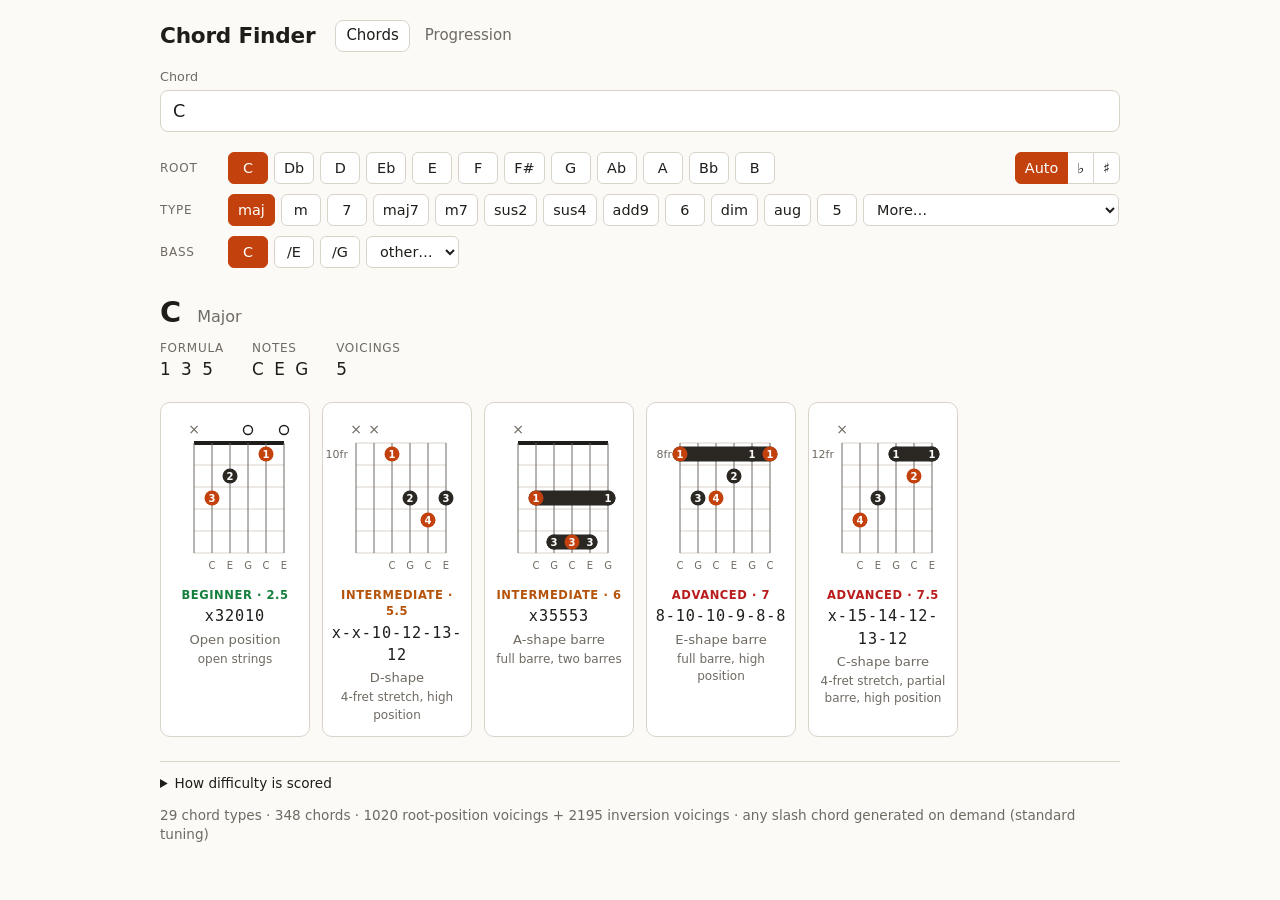
==== index.html @ dffcf2ed "Initial commit: Chord Finder Chord lookup and progression planner for guitar: plain ES modules and J" ====
<!doctype html>
<html lang="en">
<head>
  <meta charset="utf-8">
  <meta name="viewport" content="width=device-width, initial-scale=1">
  <title>Chord Finder</title>
  <link rel="stylesheet" href="css/styles.css">
</head>
<body>
  <header>
    <h1>Chord Finder</h1>
    <nav><a href="index.html" aria-current="page">Chords</a><a href="progression.html">Progression</a></nav>
  </header>

  <main>
    <form id="search" class="entry" autocomplete="off">
      <label class="field wide">
        <span>Chord</span>
        <input id="symbol" name="symbol" placeholder="e.g. F#m7, Bbmaj7, G7/B" spellcheck="false">
      </label>
    </form>

    <section class="pickers">
      <div class="picker-row"><span class="row-label">Root</span><div class="picker" id="roots" role="group" aria-label="Root"></div></div>
      <div class="picker-row"><span class="row-label">Type</span><div class="picker types" id="types" role="group" aria-label="Chord type"></div></div>
      <div class="picker-row"><span class="row-label">Bass</span><div class="picker" id="bass" role="group" aria-label="Bass note"></div></div>
    </section>

    <section id="chord-info" aria-live="polite"></section>
    <section id="voicings" class="voicing-grid"></section>
  </main>

  <footer>
    <div id="legend"></div>
    <p id="stats"></p>
  </footer>
  <script type="module" src="js/app.js"></script>
</body>
</html>
---- css/styles.css ----
:root {
  --bg: #fbfaf7;
  --surface: #ffffff;
  --text: #1f1d1a;
  --muted: #6f6a62;
  --line: #d9d4ca;
  --accent: #c2410c;
  --accent-contrast: #ffffff;
  --dot: #2b2824;
  --dot-text: #ffffff;
  --easy: #15803d;
  --improver: #4d7c0f;
  --medium: #b45309;
  --hard: #b91c1c;
  color-scheme: light;

  /* Layout: one content width and one set of control sizes for every block. */
  --content: 960px;
  --gutter: 16px;
  --control-h: 36px;
  --chip-h: 32px;
  --radius: 8px;
  --label-col: 3.5rem;   /* row labels on the chord page (Root / Type / Bass) */
  --score-col: 11em;     /* level + effort column in ranking and top-3 rows */
}
@media (prefers-color-scheme: dark) {
  :root {
    --bg: #161513;
    --surface: #211f1c;
    --text: #ece8e1;
    --muted: #a39d93;
    --line: #45413b;
    --accent: #fb923c;
    --accent-contrast: #1b1107;
    --dot: #ece8e1;
    --dot-text: #161513;
    --easy: #4ade80;
    --improver: #bef264;
    --medium: #fbbf24;
    --hard: #f87171;
    color-scheme: dark;
  }
}

/* ---- Base ---------------------------------------------------------------- */
* { box-sizing: border-box; }
body {
  margin: 0;
  background: var(--bg);
  color: var(--text);
  font: 15px/1.45 system-ui, -apple-system, "Segoe UI", sans-serif;
}
header, main, footer {
  max-width: calc(var(--content) + 2 * var(--gutter));
  margin: 0 auto;
  padding: 0 var(--gutter);
}
header { display: flex; flex-wrap: wrap; align-items: center; gap: 8px 20px; padding-top: 20px; padding-bottom: 16px; }
h1 { font-size: 1.35rem; margin: 0; letter-spacing: -0.01em; }
h2 { font-size: 1.15rem; margin: 0; }
.visually-hidden { position: absolute; width: 1px; height: 1px; overflow: hidden; clip: rect(0 0 0 0); }
.hint { color: var(--muted); font-size: 0.88rem; margin: 4px 0 0; }
.empty { color: var(--muted); }
.optional { opacity: 0.5; }
.tab { font-family: ui-monospace, "Cascadia Mono", Consolas, monospace; font-size: 0.95rem; letter-spacing: 0.06em; }

nav { display: flex; gap: 4px; }
nav a { padding: 4px 10px; border: 1px solid transparent; border-radius: var(--radius); color: var(--muted); text-decoration: none; }
nav a:hover { color: var(--text); }
nav a[aria-current="page"] { color: var(--text); background: var(--surface); border-color: var(--line); }

footer { color: var(--muted); font-size: 0.85rem; padding-bottom: 24px; }
footer > * { border-top: 1px solid var(--line); padding-top: 12px; }
footer > * + * { border-top: 0; padding-top: 0; }

/* ---- Form controls ------------------------------------------------------- */
.entry { display: grid; gap: 10px; margin: 0 0 20px; }
.field { display: flex; flex-direction: column; gap: 4px; min-width: 0; font-size: 0.8rem; color: var(--muted); }
.field input, .field select {
  width: 100%; height: var(--control-h); padding: 0 10px;
  font: inherit; font-size: 0.95rem; color: var(--text);
  background: var(--surface); border: 1px solid var(--line); border-radius: var(--radius);
}
.field.wide input { height: 42px; padding: 0 12px; font-size: 1.1rem; }
.field input:focus, .field select:focus { outline: 2px solid var(--accent); outline-offset: 1px; }
.field input.invalid { border-color: var(--hard); }

.examples { display: flex; flex-wrap: wrap; gap: 6px; }
.examples button {
  padding: 2px 10px; font: inherit; font-size: 0.8rem; color: var(--muted);
  background: none; border: 1px dashed var(--line); border-radius: 999px; cursor: pointer;
}
.examples button:hover { color: var(--text); border-color: var(--accent); }
.examples-label { font-size: 0.8rem; color: var(--muted); margin-left: 8px; align-self: center; }
.examples button.song { border-style: solid; }

/* Options fill the same width as the input above them. */
.options { display: grid; grid-template-columns: repeat(auto-fit, minmax(150px, 1fr)); gap: 12px; margin-top: 4px; }
.checks { display: flex; flex-wrap: wrap; gap: 6px 20px; font-size: 0.9rem; }
.checks label { display: inline-flex; align-items: center; gap: 6px; }
.checks input { margin: 0; accent-color: var(--accent); }
.error { color: var(--hard); margin: 0; min-height: 1em; font-size: 0.88rem; }
.error:empty { display: none; }

/* ---- Chord page pickers -------------------------------------------------- */
.pickers { display: grid; gap: 10px; margin: 0 0 24px; }
.picker-row { display: grid; grid-template-columns: var(--label-col) minmax(0, 1fr); gap: 12px; align-items: start; }
.row-label {
  font-size: 0.75rem; text-transform: uppercase; letter-spacing: 0.06em; color: var(--muted);
  line-height: var(--chip-h);
}
.picker { display: flex; flex-wrap: wrap; gap: 6px; }
.picker button, .picker select {
  height: var(--chip-h); min-width: 40px; padding: 0 9px;
  font: inherit; font-size: 0.9rem; color: var(--text);
  background: var(--surface); border: 1px solid var(--line); border-radius: 6px; cursor: pointer;
}
.picker button:hover, .picker select:hover { border-color: var(--accent); }
/* Segmented Auto / ♭ / ♯ control at the end of the root row. */
.seg { display: inline-flex; margin-left: auto; }
.picker .seg button { min-width: 0; border-radius: 0; margin-left: -1px; }
.picker .seg button:first-child { border-radius: 6px 0 0 6px; margin-left: 0; }
.picker .seg button:last-child { border-radius: 0 6px 6px 0; }
.picker .seg button[aria-pressed="true"] { position: relative; }
.picker button[aria-pressed="true"], .picker select.active { background: var(--accent); border-color: var(--accent); color: var(--accent-contrast); }
.picker select option, .picker select optgroup { background: var(--surface); color: var(--text); }

#chord-info h2 { margin: 0 0 6px; font-size: 1.8rem; }
#chord-info h2 small { font-size: 1rem; font-weight: 400; color: var(--muted); margin-left: 6px; }
#chord-info dl { display: flex; flex-wrap: wrap; gap: 6px 28px; margin: 0; }
#chord-info dt { font-size: 0.75rem; text-transform: uppercase; letter-spacing: 0.06em; color: var(--muted); }
#chord-info dd { margin: 0; font-size: 1.05rem; word-spacing: 0.3em; }

/* ---- Voicing cards and diagrams ----------------------------------------- */
.voicing-grid {
  display: grid; grid-template-columns: repeat(auto-fill, minmax(150px, 1fr));
  gap: 12px; margin: 20px 0 24px;
}
.voicing {
  margin: 0; padding: 10px 8px 12px; background: var(--surface);
  border: 1px solid var(--line); border-radius: 10px;
  display: flex; flex-direction: column; align-items: center;
}
.voicing.differs { border-color: var(--accent); }
.voicing figcaption { display: flex; flex-direction: column; align-items: center; gap: 2px; text-align: center; font-size: 0.82rem; }
.shape, .reasons { color: var(--muted); }
.reasons { font-size: 0.75rem; }

.badge { font-size: 0.72rem; font-weight: 600; text-transform: uppercase; letter-spacing: 0.05em; }
.badge.beginner { color: var(--easy); }
.badge.improver { color: var(--improver); }
.badge.intermediate { color: var(--medium); }
.badge.advanced { color: var(--hard); }

.chord-diagram { overflow: visible; }
.chord-diagram .string, .chord-diagram .fret { stroke: var(--line); stroke-width: 1.2; }
.chord-diagram .string { stroke: var(--muted); stroke-width: 1; }
.chord-diagram .nut { stroke: var(--text); stroke-width: 4; }
.chord-diagram .dot, .chord-diagram .barre { fill: var(--dot); }
.chord-diagram .dot.root { fill: var(--accent); }
.chord-diagram .open { fill: none; stroke: var(--text); stroke-width: 1.4; }
.chord-diagram .open.root { stroke: var(--accent); stroke-width: 2; }
.chord-diagram .finger { fill: var(--dot-text); font-size: 10px; font-weight: 700; }
.chord-diagram .dot.root + .finger { fill: var(--accent-contrast); }
.chord-diagram .marker { fill: var(--muted); font-size: 14px; }
.chord-diagram .fret-label { fill: var(--muted); font-size: 11px; }
.chord-diagram .note-name { fill: var(--muted); font-size: 10px; }

/* ---- Progression page: harmony ------------------------------------------- */
#harmony { margin: 0 0 28px; }
#harmony:empty { display: none; }
.h-flow { display: flex; flex-wrap: wrap; align-items: center; gap: 8px 4px; margin-top: 12px; }
.h-chord {
  display: flex; flex-direction: column; align-items: center; min-width: 76px; padding: 6px 10px 7px;
  background: var(--surface); border: 1px solid var(--line); border-top: 3px solid var(--line); border-radius: var(--radius);
}
.h-chord.fn-T { border-top-color: var(--easy); }
.h-chord.fn-S { border-top-color: var(--medium); }
.h-chord.fn-D { border-top-color: var(--hard); }
.h-chord.secondary, .h-chord.borrowed, .h-chord.chromatic, .h-chord.tonicized { border-style: dashed; border-top-style: solid; }
.h-sym { font-size: 0.8rem; color: var(--muted); }
.h-num { font-size: 1.25rem; font-weight: 700; font-family: Georgia, "Times New Roman", serif; line-height: 1.2; }
.h-fn { font-size: 0.7rem; color: var(--muted); text-transform: uppercase; letter-spacing: 0.04em; }
.h-move { display: flex; flex-direction: column; align-items: center; min-width: 30px; font-size: 0.8rem; color: var(--muted); }
.h-move.strong { color: var(--easy); font-weight: 700; }
.h-move small { font-size: 0.65rem; }
.h-key { display: flex; flex-wrap: wrap; gap: 4px 16px; margin: 10px 0 0; font-size: 0.78rem; color: var(--muted); }
.h-key span::before { content: ""; display: inline-block; width: 14px; height: 3px; margin-right: 6px; vertical-align: middle; background: var(--line); }
.h-key .k-T::before { background: var(--easy); }
.h-key .k-S::before { background: var(--medium); }
.h-key .k-D::before { background: var(--hard); }
.h-key .k-out::before { background: none; border-top: 2px dashed var(--muted); height: 0; }
.h-key span:last-child::before { display: none; }
.h-key b { color: var(--easy); }
.h-notes { margin: 12px 0 0; padding-left: 18px; font-size: 0.88rem; color: var(--muted); }
.h-notes li { margin: 2px 0; }
.h-notes strong { color: var(--text); }

/* ---- Progression page: rankings ----------------------------------------- */
.rankings { display: grid; grid-template-columns: repeat(auto-fit, minmax(340px, 1fr)); gap: 20px 24px; }
.rankings .hint { margin: 2px 0 8px; }
.options-list, .alts { list-style: none; margin: 0; padding: 0; display: grid; gap: 4px; }

/* Ranking rows and top-3 rows share one look and one score column. */
.option, .alt {
  width: 100%; display: grid; gap: 10px; align-items: center;
  min-height: 40px; padding: 5px 10px;
  font: inherit; font-size: 0.88rem; text-align: left; color: var(--text);
  background: var(--surface); border: 1px solid var(--line); border-radius: var(--radius); cursor: pointer;
}
.option { grid-template-columns: 5.5em minmax(0, 1fr) 44px var(--score-col); }
.alt { grid-template-columns: 2em minmax(0, 1fr) var(--score-col); }
.option:hover, .alt:hover { border-color: var(--accent); }
.option[aria-pressed="true"], .alt[aria-pressed="true"] { border-color: var(--accent); box-shadow: inset 3px 0 0 var(--accent); }
.option.infeasible { color: var(--muted); }
.option.infeasible .opt-score { grid-column: span 2; justify-content: flex-end; }

.opt-label { font-weight: 600; line-height: 1.2; }
.opt-label small { display: block; font-weight: 400; color: var(--muted); font-size: 0.75rem; }
.opt-chords { color: var(--muted); overflow: hidden; text-overflow: ellipsis; white-space: nowrap; }
.opt-chords s { opacity: 0.6; }
.opt-meter { height: 6px; background: var(--line); border-radius: 3px; overflow: hidden; }
.opt-meter span { display: block; height: 100%; background: var(--accent); border-radius: 3px; }

/* Level on the left, effort on the right, same position in every row. */
.opt-score, .alt-cost {
  display: flex; justify-content: space-between; align-items: baseline; gap: 8px;
  white-space: nowrap; font-variant-numeric: tabular-nums;
}
.effort { font-variant-numeric: tabular-nums; }

.alt-rank { font-weight: 700; color: var(--muted); }
.alt-tabs { display: flex; flex-wrap: wrap; gap: 2px 14px; font-family: ui-monospace, "Cascadia Mono", Consolas, monospace; letter-spacing: 0.04em; }
.alt-tabs .diff { color: var(--accent); font-weight: 700; }

/* ---- Progression page: arrangement --------------------------------------- */
#arrangement { margin: 32px 0 28px; }
#arrangement .alts { margin: 10px 0 0; }
#arrangement > .hint { margin-top: 10px; }
.sequence { display: flex; flex-wrap: wrap; align-items: stretch; gap: 12px 4px; margin-top: 14px; }
.sequence .voicing { width: 150px; justify-content: flex-start; }
.sequence .move { align-self: center; }
.step-name { font-weight: 700; font-size: 1.1rem; }
.step-name small, .sounds { font-weight: 400; font-size: 0.75rem; color: var(--muted); }
.move { display: flex; flex-direction: column; align-items: center; width: 40px; color: var(--muted); font-size: 1.1rem; line-height: 1.2; }
.move small { font-size: 0.7rem; }
.move.stay, .move.slide { color: var(--easy); }

/* ---- Progression page: scales -------------------------------------------- */
#scales { margin: 8px 0 32px; }
#scales h3 { font-size: 1rem; margin: 22px 0 8px; }
#scales h3 small { font-weight: 400; color: var(--muted); }
.scale-list { margin-top: 10px; }
.scale-row { line-height: 1.3; }
.scale-main small { color: var(--muted); font-weight: 400; }
.scale-notes { font-size: 0.8rem; }
.per-chord { list-style: none; margin: 0; padding: 0; display: grid; gap: 4px; }
.per-chord li {
  display: grid; grid-template-columns: 5.5em minmax(0, 1fr); gap: 10px; align-items: baseline;
  padding: 6px 10px; border: 1px solid var(--line); border-radius: var(--radius); background: var(--surface); font-size: 0.88rem;
}
.per-chord li.misfit { border-color: var(--medium); }
.pc-chord { font-weight: 700; }
.watch { color: var(--medium); font-weight: 600; text-decoration: underline dotted; cursor: help; }
.fb-head { display: flex; flex-wrap: wrap; align-items: center; justify-content: space-between; gap: 8px 16px; margin: 22px 0 8px; }
.fb-head h3 { margin: 0 !important; }
.fb-wrap { overflow-x: auto; border: 1px solid var(--line); border-radius: var(--radius); background: var(--surface); padding: 8px 6px 2px; }
.fretboard { display: block; width: 100%; min-width: 720px; height: auto; }
.fb-string { stroke: var(--muted); stroke-width: 1; }
.fb-fret { stroke: var(--line); stroke-width: 1.5; }
.fb-nut { stroke: var(--text); stroke-width: 4; }
.fb-marker { fill: var(--line); }
.fb-num { fill: var(--muted); font-size: 11px; }
.fb-pos { fill: var(--accent); opacity: 0.12; }
.fb-note circle { fill: var(--surface); stroke: var(--text); stroke-width: 1.2; }
.fb-note text { fill: var(--text); font-size: 9.5px; font-weight: 600; }
.fb-note.root circle { fill: var(--accent); stroke: var(--accent); }
.fb-note.root text { fill: var(--accent-contrast); }
.fb-note.dim { opacity: 0.3; }

/* ---- Scoring legend ------------------------------------------------------ */
.legend { font-size: 0.85rem; color: var(--muted); }
.legend summary { cursor: pointer; color: var(--text); }
.legend p { margin: 8px 0; max-width: 75ch; }
.legend table { border-collapse: collapse; margin: 4px 0; }
.legend td { padding: 3px 14px 3px 0; vertical-align: top; }
.legend td:first-child { width: 8.5em; }
.legend td.num { font-variant-numeric: tabular-nums; white-space: nowrap; color: var(--text); }
#stats { margin: 12px 0 0; }

/* ---- Small screens ------------------------------------------------------- */
@media (max-width: 560px) {
  :root { --score-col: 9.5em; --label-col: 2.75rem; }
  .option { grid-template-columns: 5em minmax(0, 1fr) var(--score-col); }
  .opt-meter { display: none; }
  .option.infeasible .opt-score { grid-column: 2 / -1; justify-content: flex-start; font-size: 0.8rem; white-space: normal; }
  .alt { grid-template-columns: 1.6em minmax(0, 1fr); }
  .alt-cost { grid-column: 2; justify-content: flex-start; gap: 12px; }
  .badge { font-size: 0.68rem; letter-spacing: 0.03em; }
  .sequence .voicing { width: calc(50% - 24px); }
  .move { width: 32px; }
}
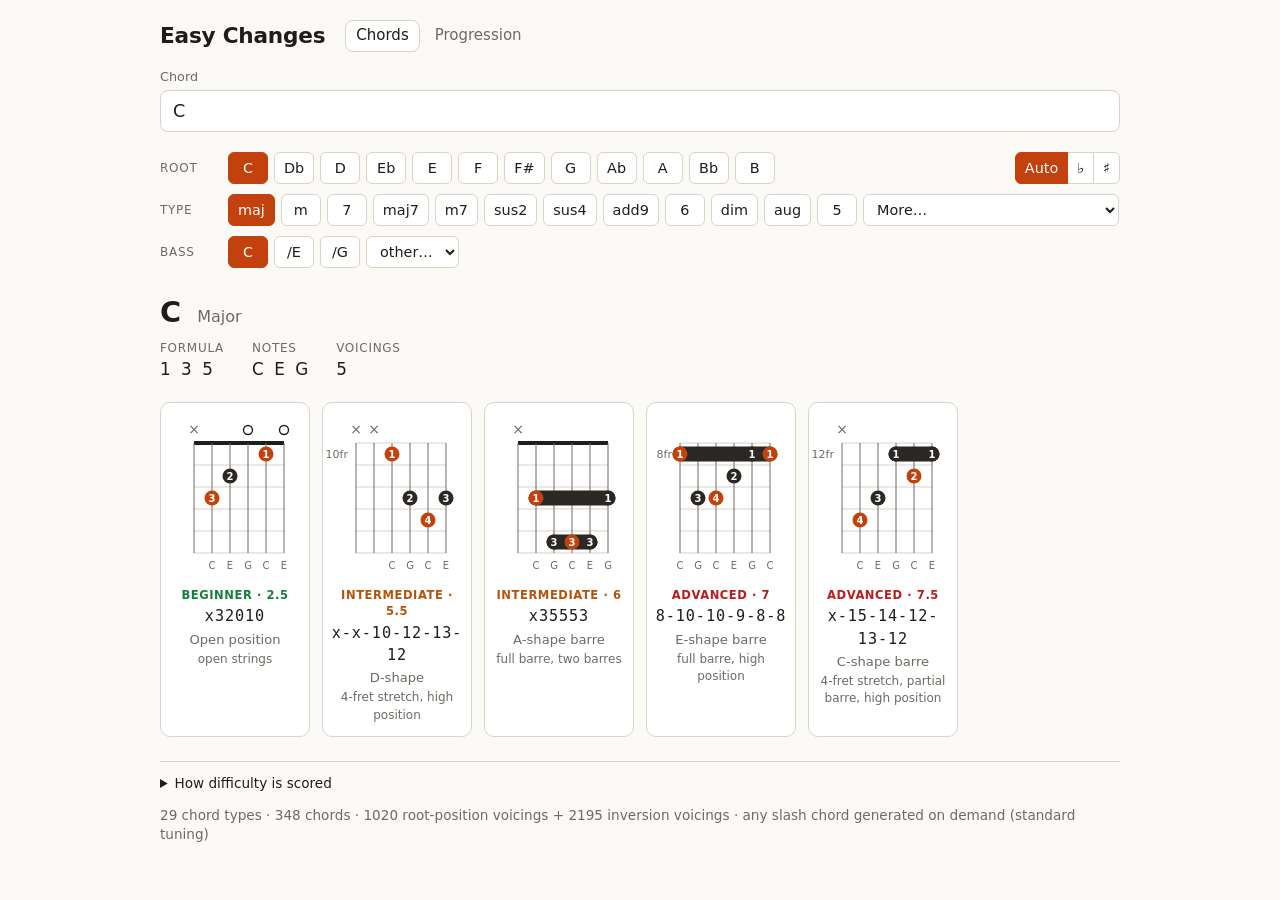
==== commit 87079cf4: "Rename to Easy Changes; prepare for GitHub Pages Page titles, headers and docs use the new name. .no" ====
--- a/index.html
+++ b/index.html
@@ -3,12 +3,12 @@
 <head>
   <meta charset="utf-8">
   <meta name="viewport" content="width=device-width, initial-scale=1">
-  <title>Chord Finder</title>
+  <title>Easy Changes</title>
   <link rel="stylesheet" href="css/styles.css">
 </head>
 <body>
   <header>
-    <h1>Chord Finder</h1>
+    <h1>Easy Changes</h1>
     <nav><a href="index.html" aria-current="page">Chords</a><a href="progression.html">Progression</a></nav>
   </header>
 
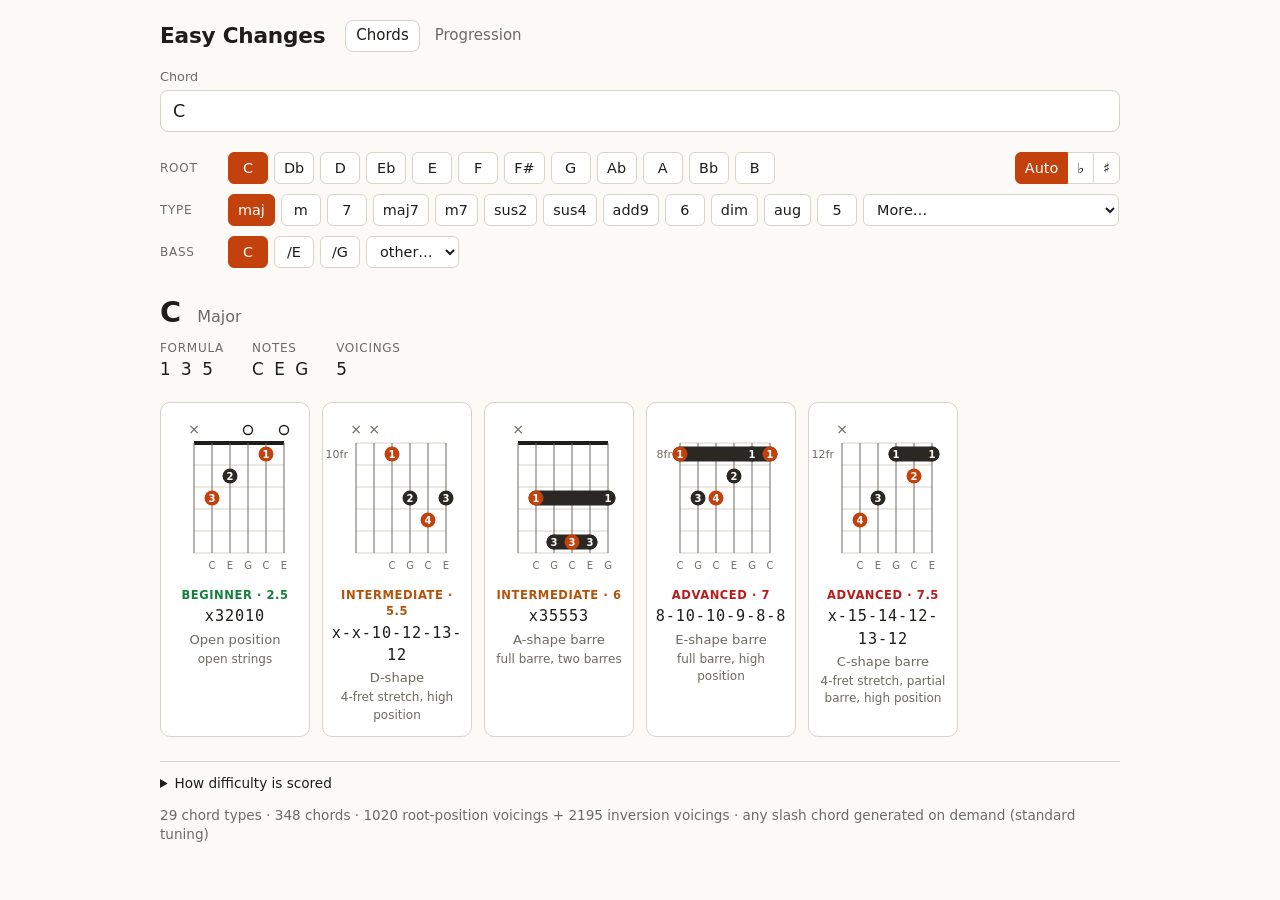
==== commit 3f04c6a9: "Show a notice when JavaScript is off Without scripts every control on the pages is inert, so a <nosc" ====
--- a/index.html
+++ b/index.html
@@ -5,6 +5,7 @@
   <meta name="viewport" content="width=device-width, initial-scale=1">
   <title>Easy Changes</title>
   <link rel="stylesheet" href="css/styles.css">
+  <noscript><style>main > :not(noscript), footer { display: none !important; }</style></noscript>
 </head>
 <body>
   <header>
@@ -13,6 +14,7 @@
   </header>
 
   <main>
+    <noscript><p class="noscript">Easy Changes works out chords and voicings in your browser, so it needs JavaScript. Turn JavaScript on for this site and reload the page.</p></noscript>
     <form id="search" class="entry" autocomplete="off">
       <label class="field wide">
         <span>Chord</span>
--- a/css/styles.css
+++ b/css/styles.css
@@ -101,6 +101,11 @@
 .checks input { margin: 0; accent-color: var(--accent); }
 .error { color: var(--hard); margin: 0; min-height: 1em; font-size: 0.88rem; }
 .error:empty { display: none; }
+.noscript {
+  margin: 8px 0 16px; padding: 12px var(--gutter);
+  background: var(--surface); border: 1px solid var(--line); border-left: 4px solid var(--accent);
+  border-radius: var(--radius);
+}
 
 /* ---- Chord page pickers -------------------------------------------------- */
 .pickers { display: grid; gap: 10px; margin: 0 0 24px; }
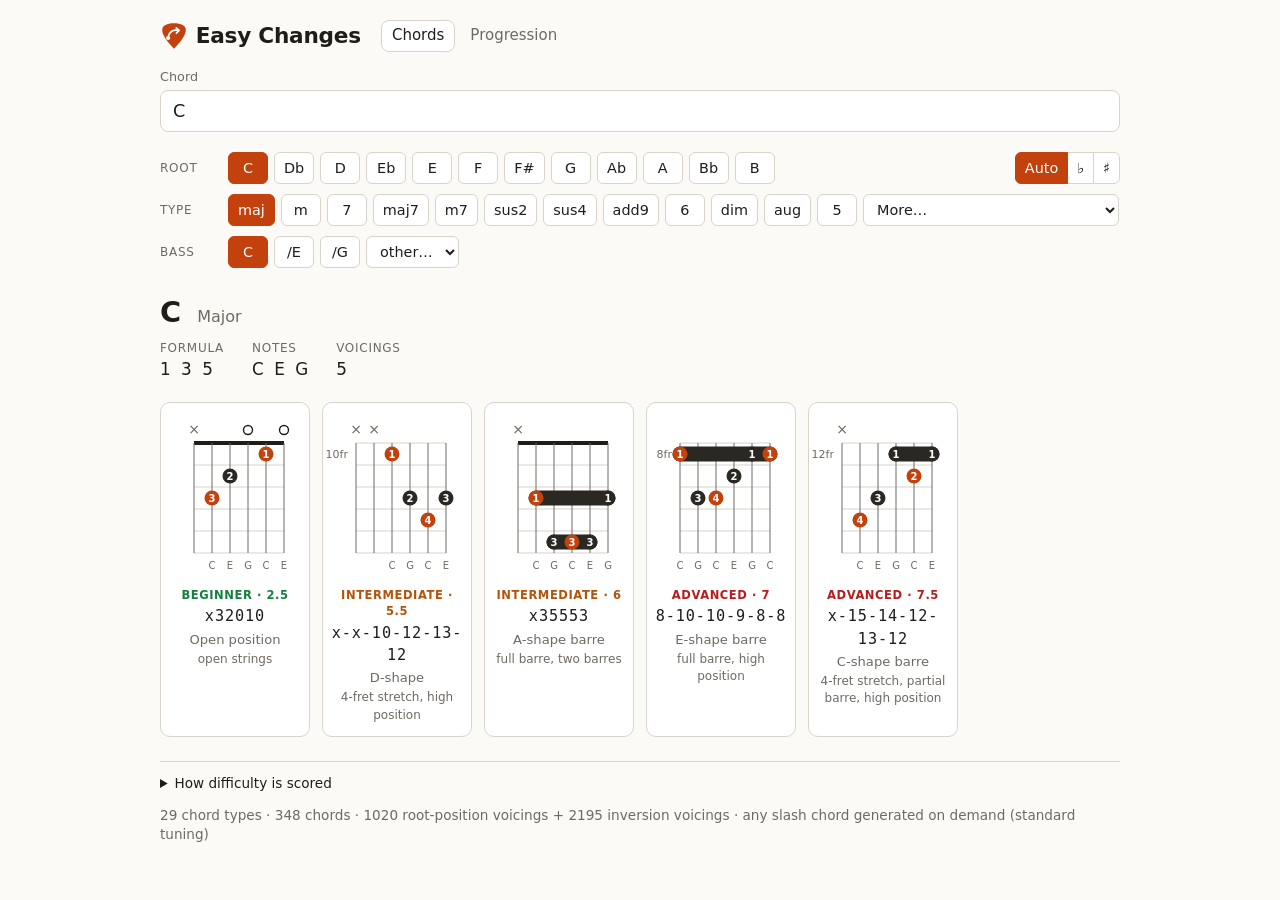
==== commit ac73af29: "Add the pick logo; fix sideways scrolling on small phones img/logo.svg is the header mark on every p" ====
--- a/index.html
+++ b/index.html
@@ -4,12 +4,13 @@
   <meta charset="utf-8">
   <meta name="viewport" content="width=device-width, initial-scale=1">
   <title>Easy Changes</title>
+  <link rel="icon" href="img/logo.svg" type="image/svg+xml">
   <link rel="stylesheet" href="css/styles.css">
   <noscript><style>main > :not(noscript), footer { display: none !important; }</style></noscript>
 </head>
 <body>
   <header>
-    <h1>Easy Changes</h1>
+    <h1><img class="logo" src="img/logo.svg" alt="">Easy Changes</h1>
     <nav><a href="index.html" aria-current="page">Chords</a><a href="progression.html">Progression</a></nav>
   </header>
 
--- a/css/styles.css
+++ b/css/styles.css
@@ -56,7 +56,9 @@
   padding: 0 var(--gutter);
 }
 header { display: flex; flex-wrap: wrap; align-items: center; gap: 8px 20px; padding-top: 20px; padding-bottom: 16px; }
-h1 { font-size: 1.35rem; margin: 0; letter-spacing: -0.01em; }
+h1 { font-size: 1.35rem; margin: 0; letter-spacing: -0.01em; display: flex; align-items: center; gap: 0.35em; }
+/* Sized in em so the pick scales with the title. */
+h1 .logo { width: 1.3em; height: 1.3em; flex: none; }
 h2 { font-size: 1.15rem; margin: 0; }
 .visually-hidden { position: absolute; width: 1px; height: 1px; overflow: hidden; clip: rect(0 0 0 0); }
 .hint { color: var(--muted); font-size: 0.88rem; margin: 4px 0 0; }
@@ -74,7 +76,8 @@
 footer > * + * { border-top: 0; padding-top: 0; }
 
 /* ---- Form controls ------------------------------------------------------- */
-.entry { display: grid; gap: 10px; margin: 0 0 20px; }
+/* minmax(0, …): the song picker is as wide as its longest title and must not widen the form. */
+.entry { display: grid; grid-template-columns: minmax(0, 1fr); gap: 10px; margin: 0 0 20px; }
 .field { display: flex; flex-direction: column; gap: 4px; min-width: 0; font-size: 0.8rem; color: var(--muted); }
 .field input, .field select {
   width: 100%; height: var(--control-h); padding: 0 10px;
@@ -91,11 +94,16 @@
   background: none; border: 1px dashed var(--line); border-radius: 999px; cursor: pointer;
 }
 .examples button:hover { color: var(--text); border-color: var(--accent); }
-.examples-label { font-size: 0.8rem; color: var(--muted); margin-left: 8px; align-self: center; }
-.examples button.song { border-style: solid; }
+.song-pick { display: inline-flex; align-items: center; gap: 6px; max-width: 100%; font-size: 0.8rem; color: var(--muted); }
+.song-pick select {
+  min-width: 0; padding: 2px 6px; font: inherit; color: var(--text);
+  background: var(--surface); border: 1px solid var(--line); border-radius: 999px; cursor: pointer;
+}
+.song-pick select:hover { border-color: var(--accent); }
 
 /* Options fill the same width as the input above them. */
-.options { display: grid; grid-template-columns: repeat(auto-fit, minmax(150px, 1fr)); gap: 12px; margin-top: 4px; }
+/* min(…, 100%) keeps a column from ever being wider than a small phone. */
+.options { display: grid; grid-template-columns: repeat(auto-fit, minmax(min(130px, 100%), 1fr)); gap: 12px; margin-top: 4px; }
 .checks { display: flex; flex-wrap: wrap; gap: 6px 20px; font-size: 0.9rem; }
 .checks label { display: inline-flex; align-items: center; gap: 6px; }
 .checks input { margin: 0; accent-color: var(--accent); }
@@ -138,7 +146,7 @@
 
 /* ---- Voicing cards and diagrams ----------------------------------------- */
 .voicing-grid {
-  display: grid; grid-template-columns: repeat(auto-fill, minmax(150px, 1fr));
+  display: grid; grid-template-columns: repeat(auto-fill, minmax(min(150px, 100%), 1fr));
   gap: 12px; margin: 20px 0 24px;
 }
 .voicing {
@@ -202,7 +210,7 @@
 .h-notes strong { color: var(--text); }
 
 /* ---- Progression page: rankings ----------------------------------------- */
-.rankings { display: grid; grid-template-columns: repeat(auto-fit, minmax(340px, 1fr)); gap: 20px 24px; }
+.rankings { display: grid; grid-template-columns: repeat(auto-fit, minmax(min(340px, 100%), 1fr)); gap: 20px 24px; }
 .rankings .hint { margin: 2px 0 8px; }
 .options-list, .alts { list-style: none; margin: 0; padding: 0; display: grid; gap: 4px; }
 
@@ -304,4 +312,7 @@
   .badge { font-size: 0.68rem; letter-spacing: 0.03em; }
   .sequence .voicing { width: calc(50% - 24px); }
   .move { width: 32px; }
-}
+  /* Keep the title, logo and page links on one row on a phone. */
+  header { column-gap: 8px; }
+  nav a { padding: 4px 6px; }
+}
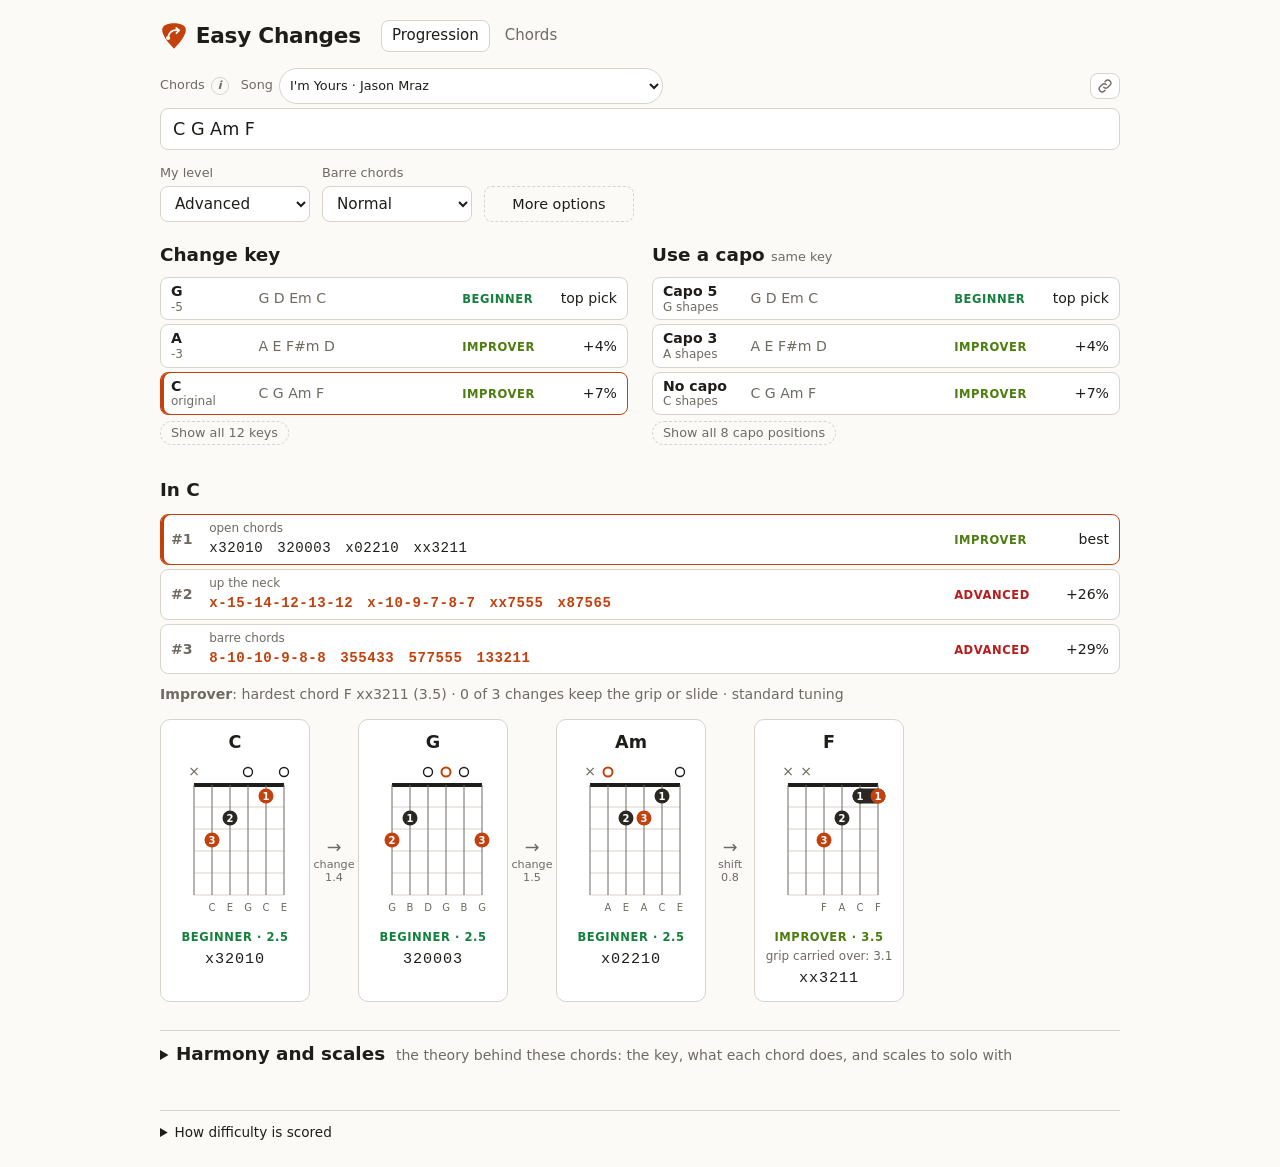
==== commit a86d5c61: "Make the progression planner the home page The planner moves to index.html and the chord lookup to c" ====
--- a/index.html
+++ b/index.html
@@ -4,39 +4,177 @@
   <meta charset="utf-8">
   <meta name="viewport" content="width=device-width, initial-scale=1">
   <title>Easy Changes</title>
+  <meta name="description" content="Type a chord progression and get the easiest way to play it on guitar: voicings for your level, the best key or capo, the harmony explained, and scales to solo with.">
+  <!-- Link previews (chat apps, social sites) need absolute URLs and a PNG, not SVG. -->
+  <meta property="og:site_name" content="Easy Changes">
+  <meta property="og:type" content="website">
+  <meta property="og:title" content="Easy Changes: the easiest way to play a progression">
+  <meta property="og:description" content="Type a chord progression and get the easiest way to play it on guitar: voicings for your level, the best key or capo, the harmony explained, and scales to solo with.">
+  <meta property="og:url" content="https://bartoszbielawski.github.io/easy-changes/">
+  <meta property="og:image" content="https://bartoszbielawski.github.io/easy-changes/img/og-image.png">
+  <meta property="og:image:width" content="1200">
+  <meta property="og:image:height" content="630">
+  <meta property="og:image:alt" content="An orange guitar pick with an arrow, next to the words Easy Changes">
+  <meta name="twitter:card" content="summary_large_image">
   <link rel="icon" href="img/logo.svg" type="image/svg+xml">
+  <link rel="apple-touch-icon" href="img/apple-touch-icon.png">
   <link rel="stylesheet" href="css/styles.css">
+  <link rel="preload" href="data/chord-types.json" as="fetch" crossorigin>
+  <link rel="preload" href="data/guitar-voicings.json" as="fetch" crossorigin>
+  <link rel="preload" href="data/scales.json" as="fetch" crossorigin>
+  <link rel="preload" href="data/songs.json" as="fetch" crossorigin>
+  <script>
+    // If the page's modules fail before the app starts, the page would stay empty. Their
+    // errors still reach window, so recover or explain instead. Plain ES5 on purpose.
+    //
+    // The usual cause is not an old browser but a stale cache: GitHub Pages lets browsers
+    // keep files for 10 minutes, so right after a deploy a returning visitor can get the
+    // new page with an old script. So the first failure in a tab re-downloads everything
+    // the page loaded, bypassing the cache, and reloads once. The app clears the flag once
+    // it has started, so the next deploy can recover the same way.
+    window.showUnsupported = function (e) {
+      var note = document.getElementById('unsupported');
+      if (window.easyChangesReady || window.easyChangesRefreshing || !note) return;
+      // Retry only if the attempt can be recorded; otherwise a real fault would reload forever.
+      var retry = false;
+      try {
+        if (e && !sessionStorage.getItem('easyChangesRefreshed')) {
+          sessionStorage.setItem('easyChangesRefreshed', '1');
+          retry = true;
+        }
+      } catch (err) { retry = false; }
+      if (retry && window.fetch && window.Promise && window.performance && performance.getEntriesByType) {
+        window.easyChangesRefreshing = true;
+        var urls = [location.href.split('#')[0]];
+        var entries = performance.getEntriesByType('resource');
+        for (var i = 0; i < entries.length; i++) {
+          if (/\.(js|json|css)(\?|$)/.test(entries[i].name)) urls.push(entries[i].name);
+        }
+        Promise.all(urls.map(function (u) { return fetch(u, { cache: 'reload' }).catch(function () {}); }))
+          .then(function () { location.reload(); });
+        return;
+      }
+      document.documentElement.className += ' unsupported';
+      note.hidden = false;
+      // Name the error, so a report of this message says what actually went wrong.
+      if (e && e.message && !note.querySelector('small')) {
+        var detail = document.createElement('small');
+        detail.className = 'error-detail';
+        detail.textContent = e.message + (e.filename ? ' (' + e.filename.split('/').pop() + ', line ' + e.lineno + ')' : '');
+        note.appendChild(detail);
+      }
+    };
+    window.addEventListener('error', window.showUnsupported);
+  </script>
   <noscript><style>main > :not(noscript), footer { display: none !important; }</style></noscript>
 </head>
 <body>
   <header>
     <h1><img class="logo" src="img/logo.svg" alt="">Easy Changes</h1>
-    <nav><a href="index.html" aria-current="page">Chords</a><a href="progression.html">Progression</a></nav>
+    <nav><a href="index.html" aria-current="page">Progression</a><a href="chords.html">Chords</a></nav>
   </header>
 
   <main>
-    <noscript><p class="noscript">Easy Changes works out chords and voicings in your browser, so it needs JavaScript. Turn JavaScript on for this site and reload the page.</p></noscript>
-    <form id="search" class="entry" autocomplete="off">
-      <label class="field wide">
-        <span>Chord</span>
-        <input id="symbol" name="symbol" placeholder="e.g. F#m7, Bbmaj7, G7/B" spellcheck="false">
-      </label>
+    <noscript><p class="notice">Easy Changes works out chords and voicings in your browser, so it needs JavaScript. Turn JavaScript on for this site and reload the page.</p></noscript>
+    <p class="notice" id="unsupported" hidden>Easy Changes couldn't start. Reload the page to try again. If it still doesn't work, your browser may be too old: the site needs one from 2021 or later, such as a current Chrome, Edge, Firefox or Safari.</p>
+    <form id="prog-form" class="entry" autocomplete="off">
+      <div class="field wide">
+        <!-- Not inside a <label>: a click anywhere in a label would also focus the chord box. -->
+        <div class="field-head">
+          <span class="label-group">
+            <label for="prog">Chords</label>
+            <!-- The how-to-type hint opens on hover or focus (CSS) and toggles on tap (JS). -->
+            <button type="button" class="info" aria-label="How to type chords" aria-expanded="false" aria-controls="prog-hint">i</button>
+            <span class="hint-pop" id="prog-hint" role="note">Separate chords with spaces. Each counts one bar; to show that some last longer, add bar lines (<code>C | G Am | F</code>) or a length in bars (<code>C:2</code>). Polish names work too (<code>a C d G</code>, <code>Fis</code>, <code>H7</code>).</span>
+          </span>
+          <label class="song-pick"><span>Song</span>
+            <select id="song"><option value="">Pick a song…</option></select>
+          </label>
+          <button type="button" class="copy-link icon-btn" aria-label="Copy link" title="Copy a link to this progression with your settings and the chosen key or capo">Copy link</button>
+        </div>
+        <input id="prog" placeholder="e.g. C G Am F  or  Bb | Gm | Eb | F" spellcheck="false" aria-describedby="prog-hint">
+      </div>
+
+      <!-- The two settings that change results most stay in view; the rest fold away, and a
+           line under them names any that are changed, so nothing is set invisibly. -->
+      <div class="options">
+        <label class="field" title="The hardest chords you want to play; Advanced allows any chord">
+          <span>My level</span>
+          <select id="max">
+            <option value="3">Beginner</option>
+            <option value="4.5">Improver</option>
+            <option value="6.5">Intermediate</option>
+            <option value="10" selected>Advanced</option>
+          </select>
+        </label>
+        <label class="field">
+          <span>Barre chords</span>
+          <select id="barres">
+            <option value="avoid">Avoid them</option>
+            <option value="normal" selected>Normal</option>
+            <option value="easy">Easy for me</option>
+          </select>
+        </label>
+        <button type="button" class="more-toggle" id="more-toggle" aria-expanded="false" aria-controls="more-options">More options</button>
+      </div>
+      <p class="hint" id="more-summary"></p>
+      <div class="more-options" id="more-options" hidden>
+        <div class="options">
+          <label class="field">
+            <span>Key</span>
+            <select id="key"></select>
+          </label>
+          <label class="field">
+            <span>Chords to avoid</span>
+            <input id="avoid" placeholder="e.g. F Bm" spellcheck="false">
+          </label>
+          <label class="field">
+            <span>Sharps / flats</span>
+            <select id="accidentals">
+              <option value="auto">Auto (by key)</option>
+              <option value="flat">♭ Flats</option>
+              <option value="sharp">♯ Sharps</option>
+            </select>
+          </label>
+          <label class="field">
+            <span>Highest capo</span>
+            <input id="max-capo" type="number" min="0" max="11" value="7">
+          </label>
+        </div>
+        <div class="checks">
+          <label><input type="checkbox" id="simplify"> Allow simpler chords (Cmaj7 → C)</label>
+          <label><input type="checkbox" id="inversions"> Allow inversions (C → C/G)</label>
+          <label><input type="checkbox" id="loop" checked> Progression repeats</label>
+        </div>
+      </div>
+      <p id="prog-errors" class="error" aria-live="polite"></p>
+      <p id="prog-note" class="hint" aria-live="polite"></p>
     </form>
 
-    <section class="pickers">
-      <div class="picker-row"><span class="row-label">Root</span><div class="picker" id="roots" role="group" aria-label="Root"></div></div>
-      <div class="picker-row"><span class="row-label">Type</span><div class="picker types" id="types" role="group" aria-label="Chord type"></div></div>
-      <div class="picker-row"><span class="row-label">Bass</span><div class="picker" id="bass" role="group" aria-label="Bass note"></div></div>
+    <section class="rankings">
+      <div>
+        <h2 title="Transpose every chord to a new key, no capo. The song sounds higher or lower.">Change key</h2>
+        <ol id="keys" class="options-list"></ol>
+        <button type="button" class="show-all" data-list="keys"></button>
+      </div>
+      <div>
+        <h2 title="Keep the song's key and play easier shapes with a capo. It sounds the same.">Use a capo <small>same key</small></h2>
+        <ol id="capos" class="options-list"></ol>
+        <button type="button" class="show-all" data-list="capos"></button>
+      </div>
     </section>
 
-    <section id="chord-info" aria-live="polite"></section>
-    <section id="voicings" class="voicing-grid"></section>
+    <section id="arrangement" aria-live="polite"></section>
+    <!-- Harmony and scales explain the progression; they matter more to experienced players,
+         so they come after what to play and start folded away. -->
+    <details class="theory" id="theory">
+      <summary><span class="theory-title">Harmony and scales</span> <span class="hint">the theory behind these chords: the key, what each chord does, and scales to solo with</span></summary>
+      <section id="harmony" aria-live="polite"></section>
+      <section id="scales" aria-live="polite"></section>
+    </details>
   </main>
-
-  <footer>
-    <div id="legend"></div>
-    <p id="stats"></p>
-  </footer>
-  <script type="module" src="js/app.js"></script>
+  <footer><div id="legend"></div></footer>
+  <script type="module" src="js/progression-app.js"></script>
+  <script nomodule>window.showUnsupported();</script>
 </body>
 </html>
--- a/css/styles.css
+++ b/css/styles.css
@@ -85,16 +85,40 @@
   background: var(--surface); border: 1px solid var(--line); border-radius: var(--radius);
 }
 .field.wide input { height: 42px; padding: 0 12px; font-size: 1.1rem; }
+/* Label on the left, Copy link on the right, sized like the example chips so the row stays short. */
+.field-head { display: flex; align-items: center; gap: 8px 12px; }
+.label-group { position: relative; display: inline-flex; align-items: center; gap: 6px; }
+/* A small round "i"; its hint pops up under it on hover, keyboard focus, or a tap. */
+.info {
+  width: 18px; height: 18px; padding: 0; font: inherit; font-size: 0.7rem; font-weight: 700; font-style: italic; line-height: 1;
+  color: var(--muted); background: none; border: 1px solid var(--line); border-radius: 50%; cursor: help;
+}
+.info:hover, .info:focus-visible, .info[aria-expanded="true"] { color: var(--text); border-color: var(--accent); }
+.hint-pop {
+  display: none; position: absolute; top: calc(100% + 6px); left: 0; z-index: 10; width: max-content; max-width: min(420px, 80vw);
+  padding: 8px 12px; font-size: 0.85rem; line-height: 1.45; color: var(--text);
+  background: var(--surface); border: 1px solid var(--line); border-radius: var(--radius); box-shadow: 0 4px 16px rgba(0, 0, 0, 0.25);
+}
+.info:hover + .hint-pop, .info:focus-visible + .hint-pop, .hint-pop.open { display: block; }
+.field-head .song-pick { flex: 1; min-width: 0; }
+/* Wide enough for the longest title, not the whole row. */
+.field-head .song-pick select { max-width: 24rem; }
+.field-head .copy-link { margin-left: auto; }
+.icon-btn {
+  display: inline-flex; align-items: center; justify-content: center; gap: 4px;
+  padding: 4px 6px; font: inherit; font-size: 0.8rem; color: var(--muted);
+  background: var(--surface); border: 1px solid var(--line); border-radius: var(--radius); cursor: pointer;
+}
+.icon-btn:hover { color: var(--text); border-color: var(--accent); }
+.icon-btn.done { color: var(--easy); border-color: var(--easy); }
+/* The chosen key's chords as text, under the arrangement heading. */
+.chord-line { display: flex; flex-wrap: wrap; align-items: center; gap: 6px 12px; margin: 6px 0 0; }
+.chord-text { font-size: 1.05rem; word-break: break-word; }
+.chord-text small { color: var(--muted); font-size: 0.8rem; }
 .field input:focus, .field select:focus { outline: 2px solid var(--accent); outline-offset: 1px; }
 .field input.invalid { border-color: var(--hard); }
 
-.examples { display: flex; flex-wrap: wrap; gap: 6px; }
-.examples button {
-  padding: 2px 10px; font: inherit; font-size: 0.8rem; color: var(--muted);
-  background: none; border: 1px dashed var(--line); border-radius: 999px; cursor: pointer;
-}
-.examples button:hover { color: var(--text); border-color: var(--accent); }
-.song-pick { display: inline-flex; align-items: center; gap: 6px; max-width: 100%; font-size: 0.8rem; color: var(--muted); }
+.song-pick { display: inline-flex; align-items: center; gap: 6px; font-size: 0.8rem; color: var(--muted); }
 .song-pick select {
   min-width: 0; padding: 2px 6px; font: inherit; color: var(--text);
   background: var(--surface); border: 1px solid var(--line); border-radius: 999px; cursor: pointer;
@@ -103,13 +127,26 @@
 
 /* Options fill the same width as the input above them. */
 /* min(…, 100%) keeps a column from ever being wider than a small phone. */
-.options { display: grid; grid-template-columns: repeat(auto-fit, minmax(min(130px, 100%), 1fr)); gap: 12px; margin-top: 4px; }
+/* auto-fill, not auto-fit: two or three fields keep their column width instead of stretching. */
+.options { display: grid; grid-template-columns: repeat(auto-fill, minmax(min(130px, 100%), 1fr)); gap: 12px; margin-top: 4px; }
+.more-toggle {
+  align-self: end; height: var(--control-h); padding: 0 12px; font: inherit; font-size: 0.9rem; color: var(--text);
+  background: none; border: 1px dashed var(--line); border-radius: var(--radius); cursor: pointer; white-space: nowrap;
+}
+.more-toggle:hover { border-color: var(--accent); }
+#more-summary { margin: 0; }
+#more-summary:empty { display: none; }
+.more-options { display: grid; gap: 10px; }
+.more-options[hidden] { display: none; }
 .checks { display: flex; flex-wrap: wrap; gap: 6px 20px; font-size: 0.9rem; }
 .checks label { display: inline-flex; align-items: center; gap: 6px; }
 .checks input { margin: 0; accent-color: var(--accent); }
 .error { color: var(--hard); margin: 0; min-height: 1em; font-size: 0.88rem; }
-.error:empty { display: none; }
-.noscript {
+.error:empty, #prog-note:empty { display: none; }
+/* Shown instead of the page when it can't run: no JavaScript, or too old a browser. */
+.unsupported main > :not(.notice), .unsupported footer { display: none !important; }
+.notice .error-detail { display: block; margin-top: 6px; color: var(--muted); font-family: ui-monospace, Consolas, monospace; font-size: 0.8rem; }
+.notice {
   margin: 8px 0 16px; padding: 12px var(--gutter);
   background: var(--surface); border: 1px solid var(--line); border-left: 4px solid var(--accent);
   border-radius: var(--radius);
@@ -180,6 +217,12 @@
 .chord-diagram .note-name { fill: var(--muted); font-size: 10px; }
 
 /* ---- Progression page: harmony ------------------------------------------- */
+/* Folded section holding harmony and scales. */
+.theory { margin: 0 0 32px; }
+.theory > summary { cursor: pointer; padding: 10px 0; border-top: 1px solid var(--line); }
+.theory > summary .theory-title { font-size: 1.15rem; font-weight: 700; }
+.theory > summary .hint { display: inline; margin: 0 0 0 6px; }
+.theory[open] > summary { margin-bottom: 12px; }
 #harmony { margin: 0 0 28px; }
 #harmony:empty { display: none; }
 .h-flow { display: flex; flex-wrap: wrap; align-items: center; gap: 8px 4px; margin-top: 12px; }
@@ -211,7 +254,15 @@
 
 /* ---- Progression page: rankings ----------------------------------------- */
 .rankings { display: grid; grid-template-columns: repeat(auto-fit, minmax(min(340px, 100%), 1fr)); gap: 20px 24px; }
-.rankings .hint { margin: 2px 0 8px; }
+.rankings h2 { margin-bottom: 8px; cursor: help; }
+.rankings h2 small { font-size: 0.8rem; font-weight: 400; color: var(--muted); }
+.options-list li.after-gap { margin-top: 10px; }
+.show-all {
+  margin-top: 6px; padding: 2px 10px; font: inherit; font-size: 0.8rem; color: var(--muted);
+  background: none; border: 1px dashed var(--line); border-radius: 999px; cursor: pointer;
+}
+.show-all:hover { color: var(--text); border-color: var(--accent); }
+.show-all[hidden] { display: none; }
 .options-list, .alts { list-style: none; margin: 0; padding: 0; display: grid; gap: 4px; }
 
 /* Ranking rows and top-3 rows share one look and one score column. */
@@ -221,19 +272,17 @@
   font: inherit; font-size: 0.88rem; text-align: left; color: var(--text);
   background: var(--surface); border: 1px solid var(--line); border-radius: var(--radius); cursor: pointer;
 }
-.option { grid-template-columns: 5.5em minmax(0, 1fr) 44px var(--score-col); }
+.option { grid-template-columns: 5.5em minmax(0, 1fr) var(--score-col); }
 .alt { grid-template-columns: 2em minmax(0, 1fr) var(--score-col); }
 .option:hover, .alt:hover { border-color: var(--accent); }
 .option[aria-pressed="true"], .alt[aria-pressed="true"] { border-color: var(--accent); box-shadow: inset 3px 0 0 var(--accent); }
 .option.infeasible { color: var(--muted); }
-.option.infeasible .opt-score { grid-column: span 2; justify-content: flex-end; }
+.option.infeasible .opt-score { justify-content: flex-end; white-space: normal; text-align: right; }
 
 .opt-label { font-weight: 600; line-height: 1.2; }
 .opt-label small { display: block; font-weight: 400; color: var(--muted); font-size: 0.75rem; }
 .opt-chords { color: var(--muted); overflow: hidden; text-overflow: ellipsis; white-space: nowrap; }
 .opt-chords s { opacity: 0.6; }
-.opt-meter { height: 6px; background: var(--line); border-radius: 3px; overflow: hidden; }
-.opt-meter span { display: block; height: 100%; background: var(--accent); border-radius: 3px; }
 
 /* Level on the left, effort on the right, same position in every row. */
 .opt-score, .alt-cost {
@@ -243,6 +292,8 @@
 .effort { font-variant-numeric: tabular-nums; }
 
 .alt-rank { font-weight: 700; color: var(--muted); }
+.alt-main { display: grid; gap: 1px; min-width: 0; }
+.alt-style { font-size: 0.75rem; color: var(--muted); }
 .alt-tabs { display: flex; flex-wrap: wrap; gap: 2px 14px; font-family: ui-monospace, "Cascadia Mono", Consolas, monospace; letter-spacing: 0.04em; }
 .alt-tabs .diff { color: var(--accent); font-weight: 700; }
 
@@ -305,7 +356,6 @@
 @media (max-width: 560px) {
   :root { --score-col: 9.5em; --label-col: 2.75rem; }
   .option { grid-template-columns: 5em minmax(0, 1fr) var(--score-col); }
-  .opt-meter { display: none; }
   .option.infeasible .opt-score { grid-column: 2 / -1; justify-content: flex-start; font-size: 0.8rem; white-space: normal; }
   .alt { grid-template-columns: 1.6em minmax(0, 1fr); }
   .alt-cost { grid-column: 2; justify-content: flex-start; gap: 12px; }
